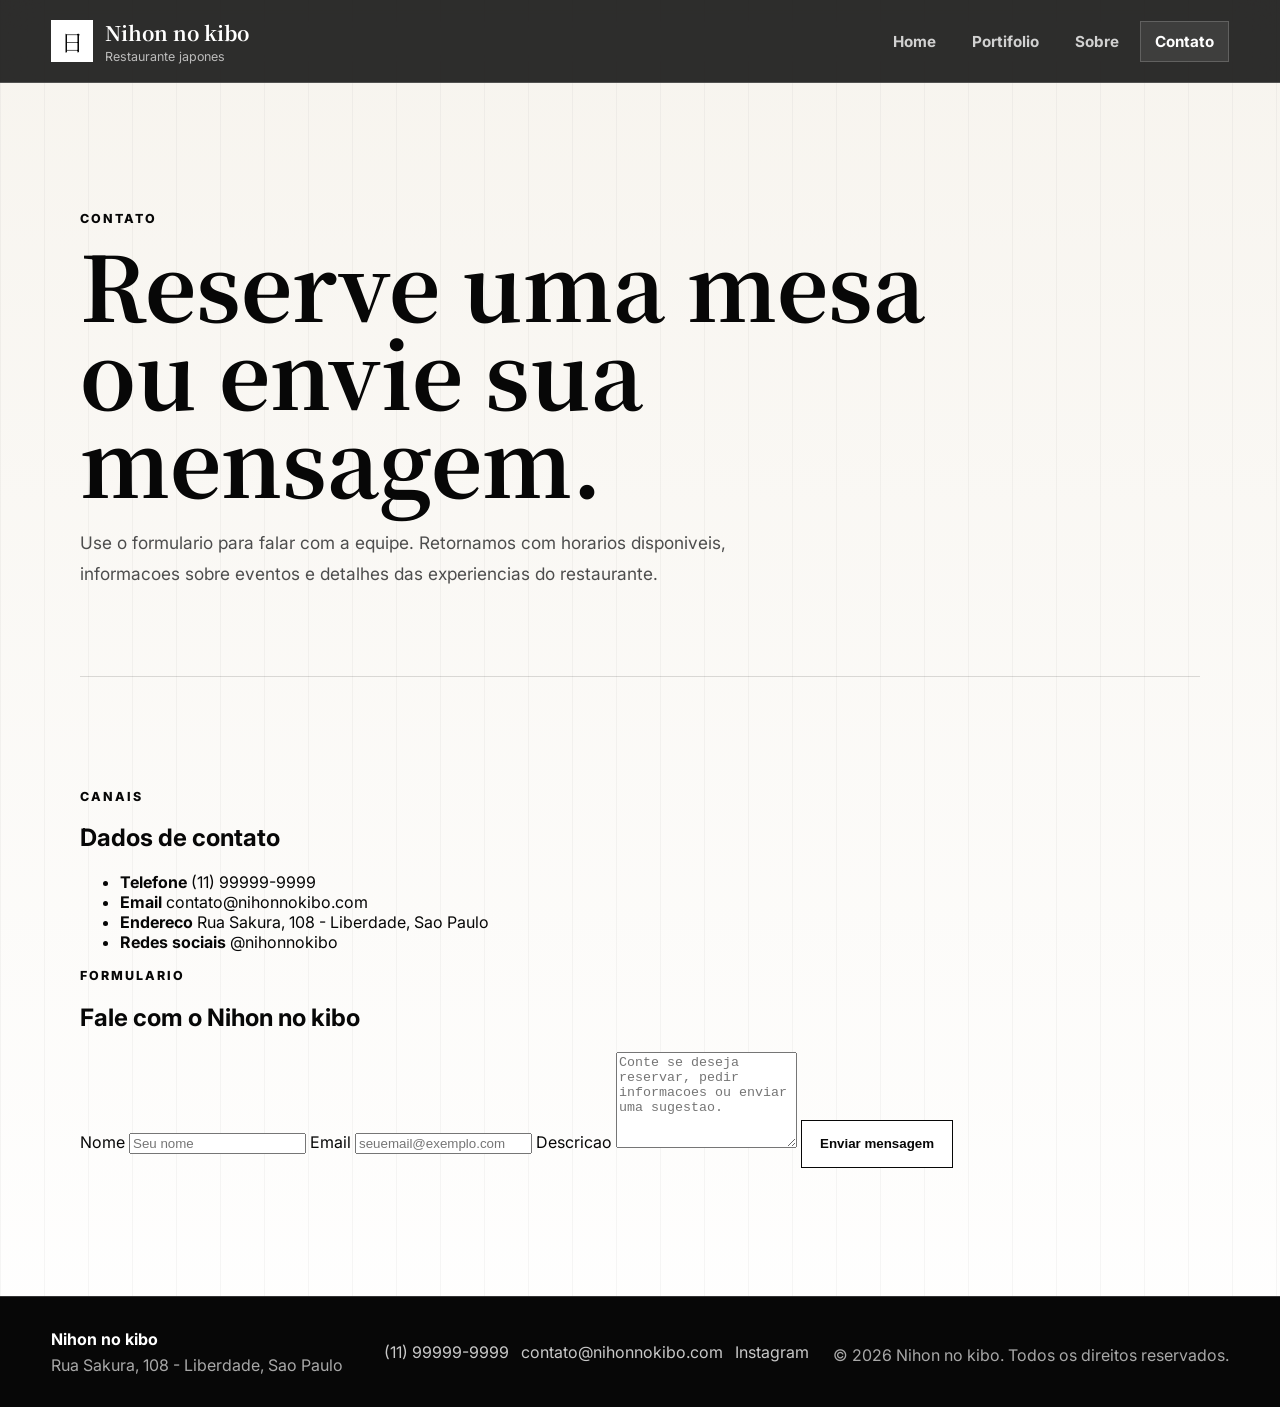
==== pages/contato.html @ 97d5546d "feat: cria pagina de contato" ====
<!DOCTYPE html>
<html lang="pt-BR">
<head>
  <meta charset="UTF-8">
  <meta name="viewport" content="width=device-width, initial-scale=1.0">
  <meta name="description" content="Contato do restaurante Nihon no kibo para reservas, mensagens e informacoes.">
  <title>Contato | Nihon no kibo</title>
  <link rel="preconnect" href="https://fonts.googleapis.com">
  <link rel="preconnect" href="https://fonts.gstatic.com" crossorigin>
  <link href="https://fonts.googleapis.com/css2?family=Inter:wght@400;500;600;700;800&family=Noto+Serif+JP:wght@600;700&display=swap" rel="stylesheet">
  <link rel="stylesheet" href="../src/css/estilo.css">
</head>
<body>
  <header class="site-header" data-header>
    <a class="brand" href="../index.html" aria-label="Pagina inicial Nihon no kibo">
      <span class="brand-mark" aria-hidden="true">日</span>
      <span>
        <strong>Nihon no kibo</strong>
        <small>Restaurante japones</small>
      </span>
    </a>

    <button class="menu-toggle" type="button" aria-expanded="false" aria-controls="primary-navigation" data-menu-toggle>
      <span class="sr-only">Abrir menu</span>
      <span></span>
      <span></span>
      <span></span>
    </button>

    <nav class="primary-nav" id="primary-navigation" aria-label="Navegacao principal" data-nav>
      <a href="../index.html" data-nav-link>Home</a>
      <a href="portifolio.html" data-nav-link>Portifolio</a>
      <a href="sobre.html" data-nav-link>Sobre</a>
      <a href="contato.html" data-nav-link>Contato</a>
    </nav>
  </header>

  <main>
    <section class="page-hero" aria-labelledby="contact-title">
      <p class="eyebrow">Contato</p>
      <h1 id="contact-title">Reserve uma mesa ou envie sua mensagem.</h1>
      <p>Use o formulario para falar com a equipe. Retornamos com horarios disponiveis, informacoes sobre eventos e detalhes das experiencias do restaurante.</p>
    </section>

    <section class="section contact-layout" aria-labelledby="form-title">
      <div class="contact-panel">
        <p class="eyebrow">Canais</p>
        <h2>Dados de contato</h2>
        <ul class="contact-list">
          <li>
            <strong>Telefone</strong>
            <a href="tel:+5511999999999">(11) 99999-9999</a>
          </li>
          <li>
            <strong>Email</strong>
            <a href="mailto:contato@nihonnokibo.com">contato@nihonnokibo.com</a>
          </li>
          <li>
            <strong>Endereco</strong>
            <span>Rua Sakura, 108 - Liberdade, Sao Paulo</span>
          </li>
          <li>
            <strong>Redes sociais</strong>
            <a href="https://www.instagram.com/" target="_blank" rel="noreferrer">@nihonnokibo</a>
          </li>
        </ul>
      </div>

      <form class="contact-form" aria-labelledby="form-title" data-contact-form>
        <div>
          <p class="eyebrow">Formulario</p>
          <h2 id="form-title">Fale com o Nihon no kibo</h2>
        </div>

        <label for="nome">Nome</label>
        <input id="nome" name="nome" type="text" autocomplete="name" placeholder="Seu nome" required>

        <label for="email">Email</label>
        <input id="email" name="email" type="email" autocomplete="email" placeholder="seuemail@exemplo.com" required>

        <label for="descricao">Descricao</label>
        <textarea id="descricao" name="descricao" rows="6" placeholder="Conte se deseja reservar, pedir informacoes ou enviar uma sugestao." required></textarea>

        <button class="button button-light form-button" type="submit">Enviar mensagem</button>
        <p class="form-message" role="status" aria-live="polite" data-form-message></p>
      </form>
    </section>
  </main>

  <footer class="site-footer">
    <div>
      <strong>Nihon no kibo</strong>
      <p>Rua Sakura, 108 - Liberdade, Sao Paulo</p>
    </div>
    <address>
      <a href="tel:+5511999999999">(11) 99999-9999</a>
      <a href="mailto:contato@nihonnokibo.com">contato@nihonnokibo.com</a>
      <a href="https://www.instagram.com/" target="_blank" rel="noreferrer">Instagram</a>
    </address>
    <p>&copy; <span data-year></span> Nihon no kibo. Todos os direitos reservados.</p>
  </footer>

  <script src="../src/js/script.js"></script>
</body>
</html>
---- src/css/estilo.css ----
:root {
  --color-ink: #070707;
  --color-charcoal: #151515;
  --color-paper: #f7f4ee;
  --color-white: #ffffff;
  --color-muted: #767676;
  --color-line: rgba(255, 255, 255, 0.18);
  --color-line-dark: rgba(7, 7, 7, 0.14);
  --shadow-soft: 0 22px 70px rgba(0, 0, 0, 0.18);
  --max-width: 1120px;
}

* {
  box-sizing: border-box;
}

html {
  scroll-behavior: smooth;
}

body {
  margin: 0;
  min-height: 100vh;
  font-family: "Inter", Arial, sans-serif;
  color: var(--color-ink);
  background:
    linear-gradient(90deg, rgba(7, 7, 7, 0.035) 1px, transparent 1px),
    linear-gradient(var(--color-paper), var(--color-white));
  background-size: 44px 44px, auto;
}

body.menu-open {
  overflow: hidden;
}

img {
  display: block;
  max-width: 100%;
}

a {
  color: inherit;
  text-decoration: none;
}

.sr-only {
  position: absolute;
  width: 1px;
  height: 1px;
  padding: 0;
  margin: -1px;
  overflow: hidden;
  clip: rect(0, 0, 0, 0);
  white-space: nowrap;
  border: 0;
}

.site-header {
  position: sticky;
  top: 0;
  z-index: 20;
  display: flex;
  align-items: center;
  justify-content: space-between;
  gap: 24px;
  width: 100%;
  padding: 18px clamp(18px, 4vw, 56px);
  color: var(--color-white);
  background: rgba(7, 7, 7, 0.84);
  border-bottom: 1px solid var(--color-line);
  backdrop-filter: blur(18px);
}

.brand {
  display: inline-flex;
  align-items: center;
  gap: 12px;
  min-width: 0;
}

.brand-mark {
  display: grid;
  place-items: center;
  width: 42px;
  aspect-ratio: 1;
  font-family: "Noto Serif JP", serif;
  font-size: 1.4rem;
  color: var(--color-ink);
  background: var(--color-white);
  border: 1px solid var(--color-white);
}

.brand strong,
.brand small {
  display: block;
}

.brand strong {
  font-family: "Noto Serif JP", serif;
  font-size: clamp(1.05rem, 2vw, 1.25rem);
  letter-spacing: 0;
}

.brand small {
  margin-top: 2px;
  color: rgba(255, 255, 255, 0.68);
  font-size: 0.78rem;
}

.primary-nav {
  display: flex;
  align-items: center;
  gap: 6px;
}

.primary-nav a {
  padding: 10px 14px;
  border: 1px solid transparent;
  font-size: 0.95rem;
  font-weight: 700;
  color: rgba(255, 255, 255, 0.78);
  transition: color 180ms ease, border-color 180ms ease, background 180ms ease;
}

.primary-nav a:hover,
.primary-nav a.is-active {
  color: var(--color-white);
  background: rgba(255, 255, 255, 0.08);
  border-color: var(--color-line);
}

.menu-toggle {
  display: none;
  width: 44px;
  aspect-ratio: 1;
  padding: 10px;
  border: 1px solid var(--color-line);
  color: var(--color-white);
  background: transparent;
  cursor: pointer;
}

.menu-toggle span:not(.sr-only) {
  display: block;
  width: 100%;
  height: 2px;
  margin: 5px 0;
  background: currentColor;
}

.hero {
  position: relative;
  display: grid;
  min-height: calc(100vh - 80px);
  overflow: hidden;
  color: var(--color-white);
  border-bottom: 1px solid var(--color-line-dark);
}

.hero-media,
.hero-overlay {
  position: absolute;
  inset: 0;
  width: 100%;
  height: 100%;
}

.hero-media {
  object-fit: cover;
  filter: grayscale(1) contrast(1.08);
}

.hero-overlay {
  background:
    linear-gradient(90deg, rgba(0, 0, 0, 0.84), rgba(0, 0, 0, 0.46), rgba(0, 0, 0, 0.18)),
    radial-gradient(circle at 24% 28%, rgba(255, 255, 255, 0.13), transparent 28%);
}

.hero-content {
  position: relative;
  align-self: center;
  width: min(680px, calc(100% - 36px));
  margin-left: clamp(18px, 7vw, 92px);
  padding: 96px 0 128px;
}

.eyebrow {
  margin: 0 0 14px;
  font-size: 0.78rem;
  font-weight: 800;
  letter-spacing: 0.16em;
  text-transform: uppercase;
}

.hero h1,
.section-heading h1,
.section-heading h2,
.split-section h2 {
  margin: 0;
  font-family: "Noto Serif JP", serif;
  letter-spacing: 0;
}

.hero h1 {
  max-width: 9ch;
  font-size: clamp(3.8rem, 10vw, 8.4rem);
  line-height: 0.88;
}

.hero p:not(.eyebrow) {
  max-width: 620px;
  margin: 24px 0 0;
  color: rgba(255, 255, 255, 0.82);
  font-size: clamp(1rem, 2vw, 1.2rem);
  line-height: 1.8;
}

.hero-actions {
  display: flex;
  flex-wrap: wrap;
  gap: 12px;
  margin-top: 32px;
}

.button {
  display: inline-flex;
  align-items: center;
  justify-content: center;
  min-height: 48px;
  padding: 0 18px;
  border: 1px solid currentColor;
  font-weight: 800;
  transition: transform 180ms ease, background 180ms ease, color 180ms ease;
}

.button:hover {
  transform: translateY(-2px);
}

.button-light {
  color: var(--color-ink);
  background: var(--color-white);
}

.button-outline {
  color: var(--color-white);
  background: rgba(255, 255, 255, 0.06);
}

.section {
  width: min(var(--max-width), calc(100% - 36px));
  margin: 0 auto;
  padding: clamp(64px, 9vw, 112px) 0;
}

.page-hero {
  width: min(var(--max-width), calc(100% - 36px));
  margin: 0 auto;
  padding: clamp(76px, 10vw, 128px) 0 clamp(42px, 7vw, 86px);
  border-bottom: 1px solid var(--color-line-dark);
}

.page-hero h1 {
  max-width: 920px;
  margin: 0;
  font-family: "Noto Serif JP", serif;
  font-size: clamp(2.6rem, 7vw, 6rem);
  line-height: 0.98;
  letter-spacing: 0;
}

.page-hero p:not(.eyebrow) {
  max-width: 720px;
  margin: 24px 0 0;
  color: #4d4d4d;
  font-size: 1.08rem;
  line-height: 1.8;
}

.section-heading {
  max-width: 720px;
  margin-bottom: 34px;
}

.section-heading h1,
.section-heading h2,
.split-section h2 {
  font-size: clamp(2.1rem, 5vw, 4.4rem);
  line-height: 1.02;
}

.section-heading p:not(.eyebrow),
.split-section p {
  color: #4d4d4d;
  font-size: 1.05rem;
  line-height: 1.8;
}

.feature-grid {
  display: grid;
  grid-template-columns: repeat(3, minmax(0, 1fr));
  gap: 18px;
}

.feature-card {
  min-height: 250px;
  padding: 28px;
  background: var(--color-ink);
  color: var(--color-white);
  border: 1px solid rgba(7, 7, 7, 0.22);
  box-shadow: var(--shadow-soft);
}

.feature-card span {
  display: block;
  width: 42px;
  margin-bottom: 34px;
  padding-bottom: 8px;
  border-bottom: 1px solid rgba(255, 255, 255, 0.5);
  font-family: "Noto Serif JP", serif;
  font-size: 1.4rem;
}

.feature-card h3,
.menu-card h3,
.story-card h3 {
  margin: 0 0 12px;
  font-size: 1.15rem;
}

.feature-card p,
.menu-card p,
.story-card p {
  margin: 0;
  color: rgba(255, 255, 255, 0.72);
  line-height: 1.7;
}

.split-section {
  display: grid;
  grid-template-columns: minmax(0, 0.85fr) minmax(280px, 1fr);
  gap: clamp(28px, 6vw, 72px);
  align-items: start;
  border-top: 1px solid var(--color-line-dark);
}

.quick-links {
  display: grid;
  gap: 12px;
}

.quick-links a {
  display: flex;
  align-items: center;
  justify-content: space-between;
  gap: 18px;
  min-height: 86px;
  padding: 20px;
  color: var(--color-white);
  background: var(--color-charcoal);
  border: 1px solid rgba(7, 7, 7, 0.22);
}

.quick-links a::after {
  content: "->";
  font-weight: 800;
}

.quick-links span {
  display: block;
  margin-top: 5px;
  color: rgba(255, 255, 255, 0.64);
  font-size: 0.9rem;
}

.menu-grid {
  display: grid;
  grid-template-columns: repeat(4, minmax(0, 1fr));
  gap: 16px;
}

.menu-card {
  display: flex;
  flex-direction: column;
  min-height: 340px;
  padding: 24px;
  color: var(--color-white);
  background: var(--color-charcoal);
  border: 1px solid var(--color-line-dark);
}

.menu-card:nth-child(even) {
  color: var(--color-ink);
  background: var(--color-white);
}

.menu-card:nth-child(even) p {
  color: #565656;
}

.menu-card-symbol {
  display: grid;
  place-items: center;
  width: 56px;
  aspect-ratio: 1;
  margin-bottom: 42px;
  font-family: "Noto Serif JP", serif;
  font-size: 1.65rem;
  border: 1px solid currentColor;
}

.menu-card strong {
  margin-top: auto;
  padding-top: 24px;
  font-size: 1.45rem;
}

.table-section {
  border-top: 1px solid var(--color-line-dark);
}

.table-wrapper {
  overflow-x: auto;
  background: var(--color-white);
  border: 1px solid var(--color-line-dark);
  box-shadow: var(--shadow-soft);
}

table {
  width: 100%;
  min-width: 760px;
  border-collapse: collapse;
}

caption {
  padding: 18px;
  text-align: left;
  font-weight: 800;
  color: var(--color-white);
  background: var(--color-ink);
}

th,
td {
  padding: 18px;
  text-align: left;
  border-bottom: 1px solid var(--color-line-dark);
}

th {
  color: var(--color-white);
  background: var(--color-charcoal);
  font-size: 0.8rem;
  letter-spacing: 0.12em;
  text-transform: uppercase;
}

tbody tr:hover {
  background: #f2eee5;
}

td:last-child {
  font-weight: 800;
  white-space: nowrap;
}

.story-layout {
  display: grid;
  grid-template-columns: minmax(0, 0.9fr) minmax(280px, 1fr);
  gap: clamp(28px, 7vw, 86px);
  align-items: start;
}

.story-copy {
  padding-left: clamp(0px, 4vw, 42px);
  border-left: 1px solid var(--color-line-dark);
}

.story-copy p {
  margin: 0 0 22px;
  color: #444;
  font-size: 1.06rem;
  line-height: 1.9;
}

.story-copy p:last-child {
  margin-bottom: 0;
}

.values-section {
  border-top: 1px solid var(--color-line-dark);
}

.story-grid {
  display: grid;
  grid-template-columns: repeat(3, minmax(0, 1fr));
  gap: 16px;
}

.story-card {
  min-height: 230px;
  padding: 26px;
  color: var(--color-white);
  background:
    linear-gradient(135deg, rgba(255, 255, 255, 0.08), transparent 34%),
    var(--color-ink);
  border: 1px solid var(--color-line-dark);
}

.story-card h3::before {
  content: "";
  display: block;
  width: 44px;
  height: 2px;
  margin-bottom: 22px;
  background: currentColor;
}

.site-footer {
  display: grid;
  grid-template-columns: 1fr auto auto;
  gap: 24px;
  align-items: center;
  padding: 32px clamp(18px, 4vw, 56px);
  color: var(--color-white);
  background: var(--color-ink);
  border-top: 1px solid var(--color-line);
}

.site-footer p {
  margin: 6px 0 0;
  color: rgba(255, 255, 255, 0.65);
}

.site-footer address {
  display: flex;
  flex-wrap: wrap;
  gap: 12px;
  font-style: normal;
}

.site-footer a {
  color: rgba(255, 255, 255, 0.78);
}

@media (max-width: 820px) {
  .menu-toggle {
    display: block;
  }

  .primary-nav {
    position: fixed;
    inset: 79px 0 auto 0;
    display: grid;
    padding: 18px;
    background: rgba(7, 7, 7, 0.98);
    border-bottom: 1px solid var(--color-line);
    transform: translateY(-120%);
    transition: transform 220ms ease;
  }

  .primary-nav.is-open {
    transform: translateY(0);
  }

  .primary-nav a {
    min-height: 52px;
  }

  .hero {
    min-height: 760px;
  }

  .hero-content {
    width: min(100% - 36px, 620px);
    margin-inline: auto;
  }

  .feature-grid,
  .menu-grid,
  .story-layout,
  .story-grid,
  .split-section,
  .site-footer {
    grid-template-columns: 1fr;
  }

  .story-copy {
    padding-left: 0;
    border-left: 0;
  }

  .site-footer {
    align-items: start;
  }
}

@media (max-width: 520px) {
  .site-header {
    padding-inline: 14px;
  }

  .brand small {
    display: none;
  }

  .hero {
    min-height: 700px;
  }

  .hero-actions,
  .hero-actions .button {
    width: 100%;
  }

  .section {
    width: min(100% - 28px, var(--max-width));
  }
}
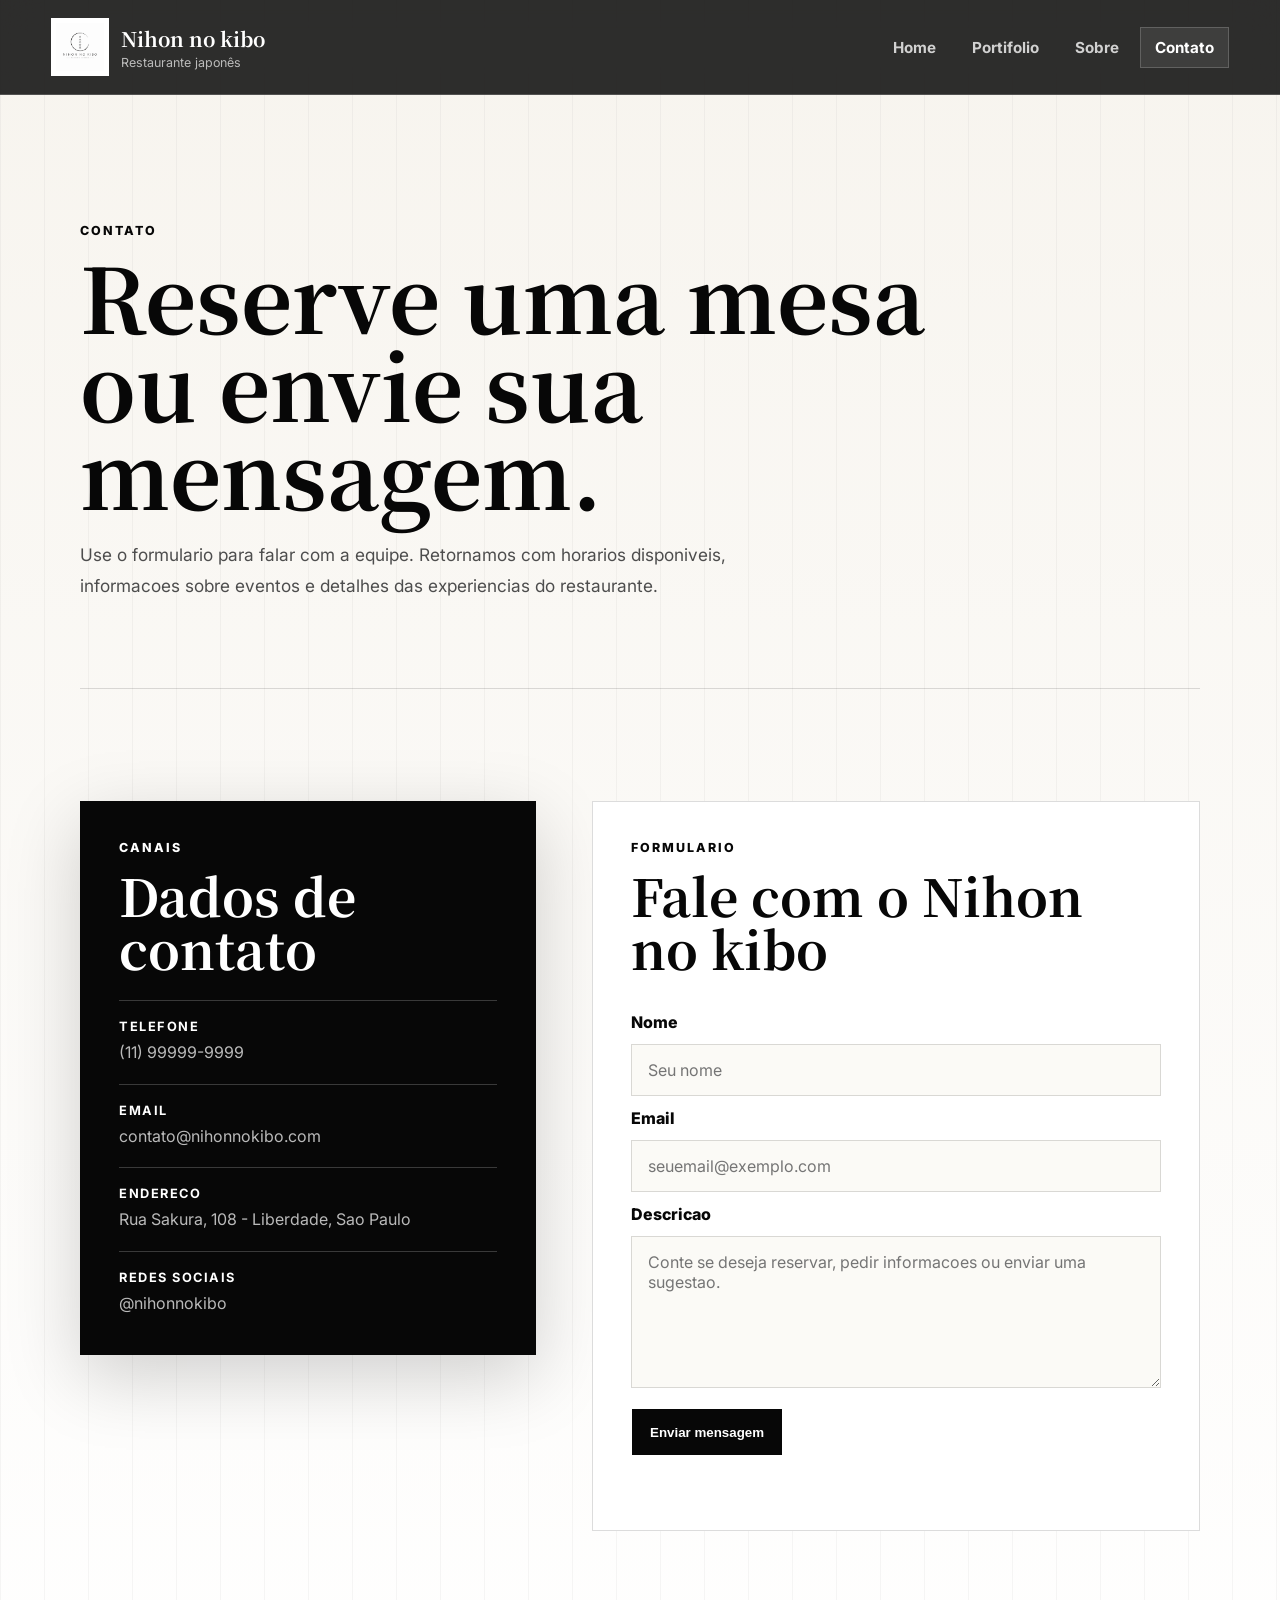
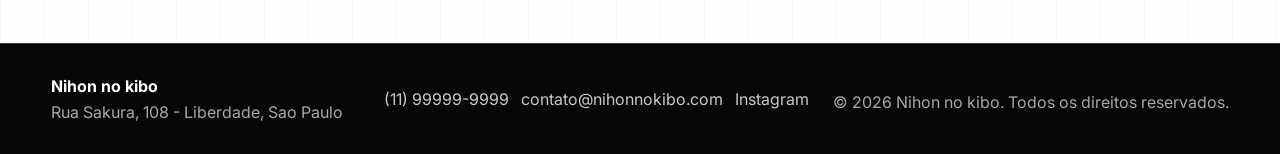
==== commit 929c8af5: "fix: corrige portugues e atualiza logo" ====
--- a/pages/contato.html
+++ b/pages/contato.html
@@ -12,11 +12,11 @@
 </head>
 <body>
   <header class="site-header" data-header>
-    <a class="brand" href="../index.html" aria-label="Pagina inicial Nihon no kibo">
-      <span class="brand-mark" aria-hidden="true">日</span>
+    <a class="brand" href="../index.html" aria-label="Página inicial Nihon no kibo">
+      <img class="brand-logo" src="../src/assets/img/logo-nihon-no-kibo.png" alt="Logo do restaurante Nihon no kibo">
       <span>
         <strong>Nihon no kibo</strong>
-        <small>Restaurante japones</small>
+        <small>Restaurante japonês</small>
       </span>
     </a>
 
--- a/src/css/estilo.css
+++ b/src/css/estilo.css
@@ -78,6 +78,15 @@
   min-width: 0;
 }
 
+.brand-logo {
+  width: 58px;
+  height: 58px;
+  object-fit: contain;
+  padding: 4px;
+  background: var(--color-white);
+  border: 1px solid var(--color-white);
+}
+
 .brand-mark {
   display: grid;
   place-items: center;
@@ -516,6 +525,107 @@
   background: currentColor;
 }
 
+.contact-layout {
+  display: grid;
+  grid-template-columns: minmax(260px, 0.75fr) minmax(320px, 1fr);
+  gap: clamp(20px, 5vw, 56px);
+  align-items: start;
+}
+
+.contact-panel,
+.contact-form {
+  padding: clamp(24px, 4vw, 38px);
+  border: 1px solid var(--color-line-dark);
+}
+
+.contact-panel {
+  color: var(--color-white);
+  background: var(--color-ink);
+  box-shadow: var(--shadow-soft);
+}
+
+.contact-panel h2,
+.contact-form h2 {
+  margin: 0 0 24px;
+  font-family: "Noto Serif JP", serif;
+  font-size: clamp(1.9rem, 4vw, 3.2rem);
+  line-height: 1.05;
+}
+
+.contact-list {
+  display: grid;
+  gap: 18px;
+  padding: 0;
+  margin: 0;
+  list-style: none;
+}
+
+.contact-list li {
+  padding-top: 18px;
+  border-top: 1px solid rgba(255, 255, 255, 0.2);
+}
+
+.contact-list strong,
+.contact-list a,
+.contact-list span {
+  display: block;
+}
+
+.contact-list strong {
+  margin-bottom: 6px;
+  font-size: 0.8rem;
+  letter-spacing: 0.12em;
+  text-transform: uppercase;
+}
+
+.contact-list a,
+.contact-list span {
+  color: rgba(255, 255, 255, 0.72);
+  line-height: 1.6;
+}
+
+.contact-form {
+  display: grid;
+  gap: 12px;
+  background: var(--color-white);
+}
+
+.contact-form label {
+  font-weight: 800;
+}
+
+.contact-form input,
+.contact-form textarea {
+  width: 100%;
+  padding: 15px 16px;
+  border: 1px solid var(--color-line-dark);
+  border-radius: 0;
+  color: var(--color-ink);
+  background: #fbfaf6;
+  font: inherit;
+}
+
+.contact-form input:focus,
+.contact-form textarea:focus {
+  outline: 3px solid rgba(7, 7, 7, 0.18);
+  border-color: var(--color-ink);
+}
+
+.form-button {
+  width: fit-content;
+  margin-top: 8px;
+  color: var(--color-white);
+  background: var(--color-ink);
+}
+
+.form-message {
+  min-height: 24px;
+  margin: 0;
+  color: #3f3f3f;
+  font-weight: 700;
+  line-height: 1.5;
+}
+
 .site-footer {
   display: grid;
   grid-template-columns: 1fr auto auto;
@@ -580,6 +690,7 @@
   .menu-grid,
   .story-layout,
   .story-grid,
+  .contact-layout,
   .split-section,
   .site-footer {
     grid-template-columns: 1fr;
@@ -604,6 +715,11 @@
     display: none;
   }
 
+  .brand-logo {
+    width: 48px;
+    height: 48px;
+  }
+
   .hero {
     min-height: 700px;
   }
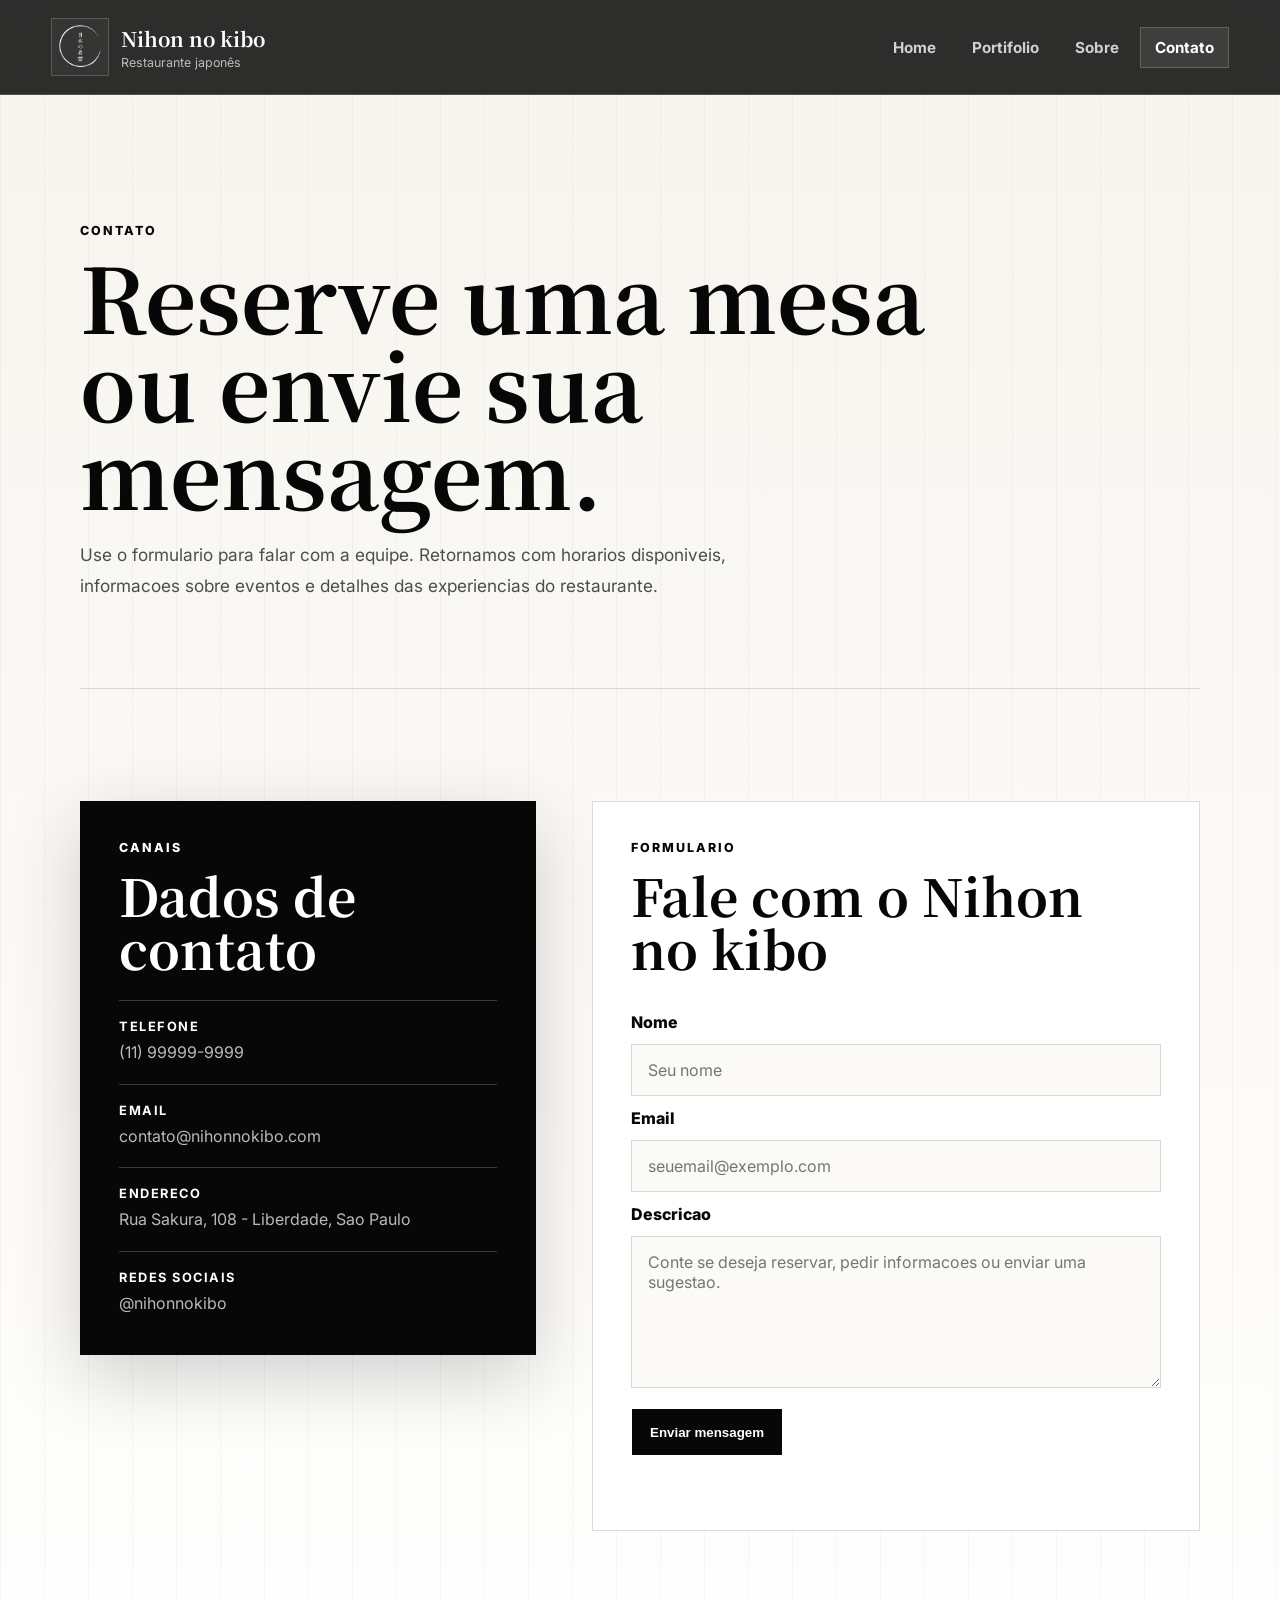
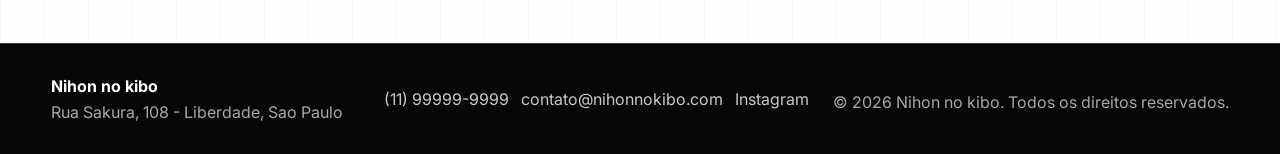
==== commit fe5d6eef: "style: aplica logo branca no header" ====
--- a/pages/contato.html
+++ b/pages/contato.html
@@ -13,7 +13,7 @@
 <body>
   <header class="site-header" data-header>
     <a class="brand" href="../index.html" aria-label="Página inicial Nihon no kibo">
-      <img class="brand-logo" src="../src/assets/img/logo-nihon-no-kibo.png" alt="Logo do restaurante Nihon no kibo">
+      <img class="brand-logo" src="../src/assets/img/logo-nihon-no-kibo-mark-white.png" alt="Logo do restaurante Nihon no kibo">
       <span>
         <strong>Nihon no kibo</strong>
         <small>Restaurante japonês</small>
--- a/src/css/estilo.css
+++ b/src/css/estilo.css
@@ -83,8 +83,8 @@
   height: 58px;
   object-fit: contain;
   padding: 4px;
-  background: var(--color-white);
-  border: 1px solid var(--color-white);
+  background: rgba(255, 255, 255, 0.04);
+  border: 1px solid var(--color-line);
 }
 
 .brand-mark {
